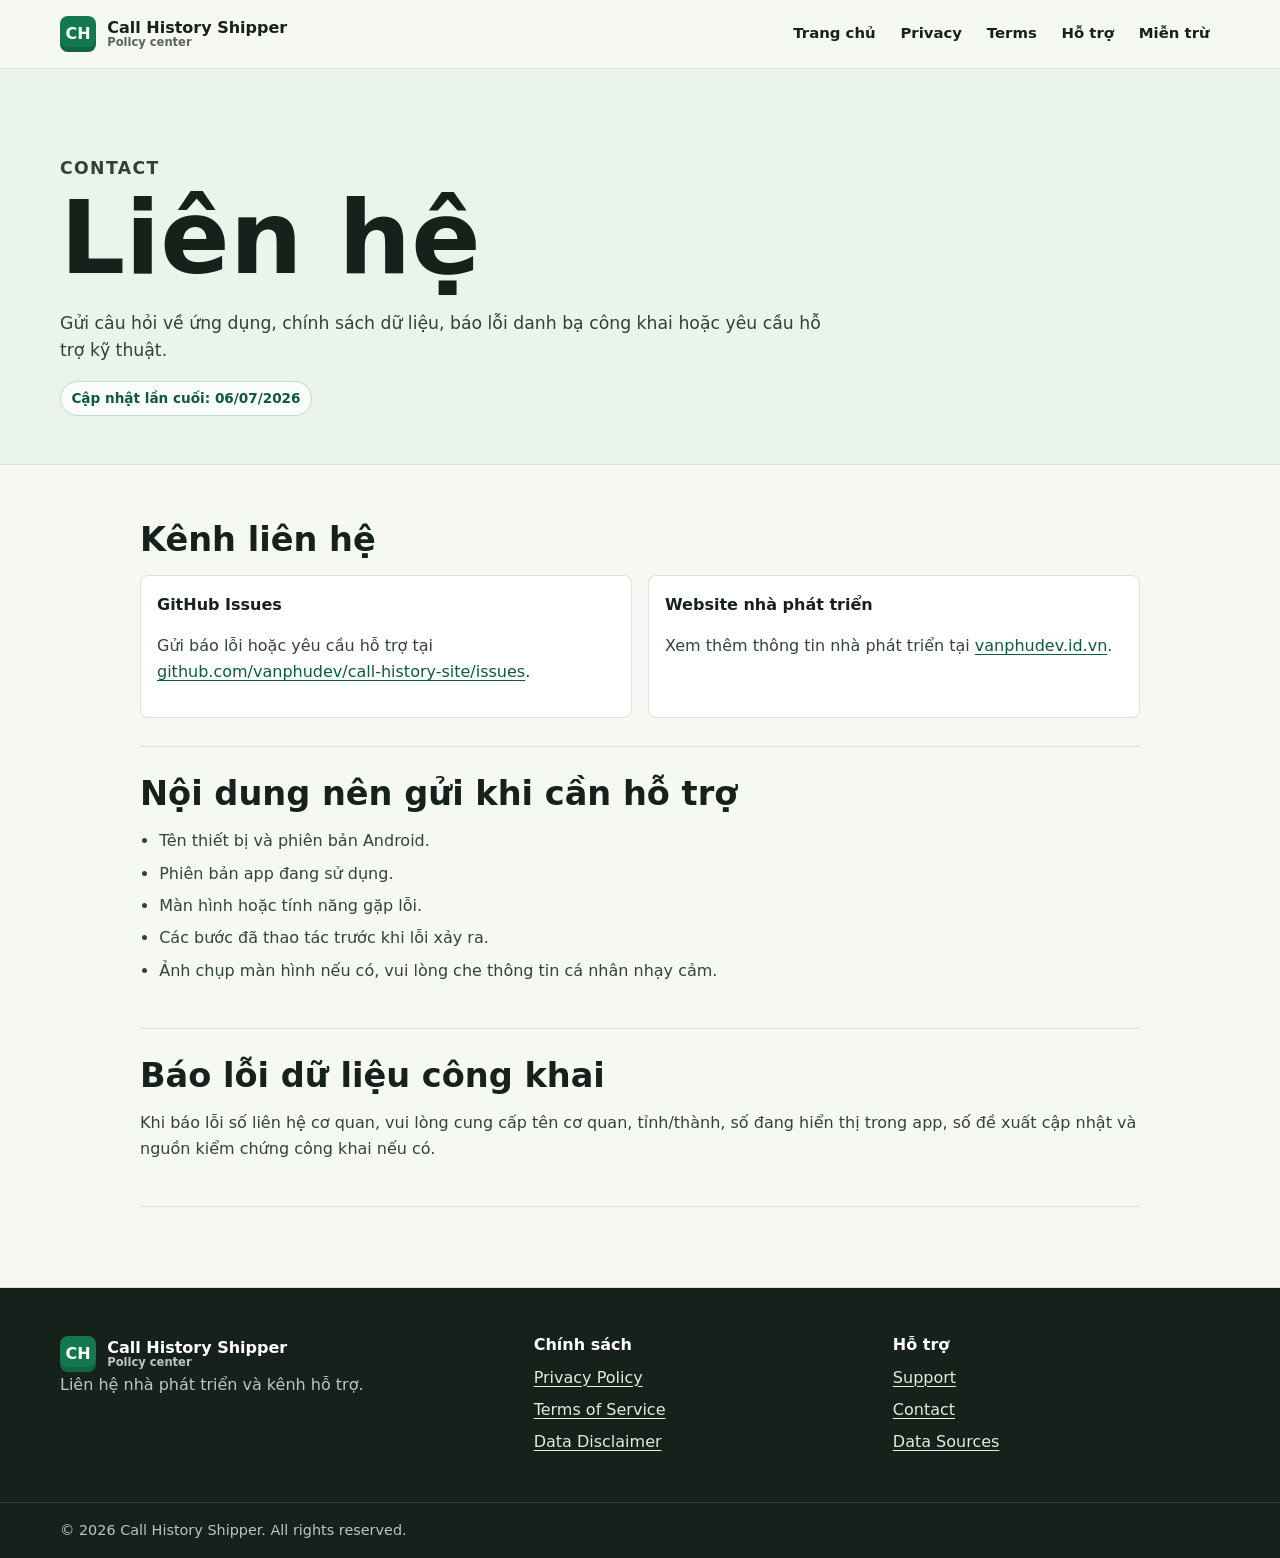
==== contact/index.html @ 5231889c "Build Call History Shipper policy site" ====
<!doctype html>
<html lang="vi">
  <head>
    <meta charset="utf-8" />
    <meta name="viewport" content="width=device-width, initial-scale=1" />
    <title>Contact | Call History Shipper</title>
    <meta name="description" content="Liên hệ nhà phát triển Call History Shipper." />
    <link rel="canonical" href="https://vanphudev.github.io/call-history-site/contact/" />
    <link rel="stylesheet" href="../assets/css/styles.css" />
  </head>
  <body>
    <a class="skip-link" href="#main">Bỏ qua điều hướng</a>
    <header class="site-header">
      <div class="nav-shell">
        <a class="brand" href="../" aria-label="Call History Shipper">
          <span class="brand-mark">CH</span>
          <span class="brand-text"><span>Call History Shipper</span><small>Policy center</small></span>
        </a>
        <nav class="site-nav" aria-label="Điều hướng chính">
          <a data-nav-link href="../">Trang chủ</a>
          <a data-nav-link href="../privacy-policy/">Privacy</a>
          <a data-nav-link href="../terms/">Terms</a>
          <a data-nav-link href="../support/">Hỗ trợ</a>
          <a data-nav-link href="../data-disclaimer/">Miễn trừ</a>
        </nav>
      </div>
    </header>

    <main id="main">
      <section class="doc-hero">
        <div class="container">
          <p class="eyebrow">Contact</p>
          <h1>Liên hệ</h1>
          <p>
            Gửi câu hỏi về ứng dụng, chính sách dữ liệu, báo lỗi danh bạ công khai hoặc yêu cầu hỗ trợ kỹ thuật.
          </p>
          <div class="doc-meta">
            <span>Cập nhật lần cuối: 06/07/2026</span>
          </div>
        </div>
      </section>

      <div class="doc-layout">
        <section class="doc-section">
          <h2>Kênh liên hệ</h2>
          <div class="contact-list">
            <div class="contact-item">
              <strong>GitHub Issues</strong>
              <p>
                Gửi báo lỗi hoặc yêu cầu hỗ trợ tại
                <a href="https://github.com/vanphudev/call-history-site/issues">github.com/vanphudev/call-history-site/issues</a>.
              </p>
            </div>
            <div class="contact-item">
              <strong>Website nhà phát triển</strong>
              <p>
                Xem thêm thông tin nhà phát triển tại
                <a href="https://vanphudev.id.vn/">vanphudev.id.vn</a>.
              </p>
            </div>
          </div>
        </section>

        <section class="doc-section">
          <h2>Nội dung nên gửi khi cần hỗ trợ</h2>
          <ul>
            <li>Tên thiết bị và phiên bản Android.</li>
            <li>Phiên bản app đang sử dụng.</li>
            <li>Màn hình hoặc tính năng gặp lỗi.</li>
            <li>Các bước đã thao tác trước khi lỗi xảy ra.</li>
            <li>Ảnh chụp màn hình nếu có, vui lòng che thông tin cá nhân nhạy cảm.</li>
          </ul>
        </section>

        <section class="doc-section">
          <h2>Báo lỗi dữ liệu công khai</h2>
          <p>
            Khi báo lỗi số liên hệ cơ quan, vui lòng cung cấp tên cơ quan, tỉnh/thành, số đang hiển thị trong app, số đề
            xuất cập nhật và nguồn kiểm chứng công khai nếu có.
          </p>
        </section>
      </div>
    </main>

    <footer class="site-footer">
      <div class="footer-grid">
        <div class="footer-column">
          <a class="brand" href="../" aria-label="Call History Shipper">
            <span class="brand-mark">CH</span>
            <span class="brand-text"><span>Call History Shipper</span><small>Policy center</small></span>
          </a>
          <p>Liên hệ nhà phát triển và kênh hỗ trợ.</p>
        </div>
        <div class="footer-column">
          <h2>Chính sách</h2>
          <div class="footer-links">
            <a href="../privacy-policy/">Privacy Policy</a>
            <a href="../terms/">Terms of Service</a>
            <a href="../data-disclaimer/">Data Disclaimer</a>
          </div>
        </div>
        <div class="footer-column">
          <h2>Hỗ trợ</h2>
          <div class="footer-links">
            <a href="../support/">Support</a>
            <a href="./">Contact</a>
            <a href="../data-sources/">Data Sources</a>
          </div>
        </div>
      </div>
      <div class="footer-bottom">
        <div class="footer-bottom-inner">© <span data-year>2026</span> Call History Shipper. All rights reserved.</div>
      </div>
    </footer>
    <script src="../assets/js/site.js"></script>
  </body>
</html>
---- assets/css/styles.css ----
:root {
  --ink: #17211b;
  --muted: #5a635f;
  --paper: #f6f8f3;
  --surface: #ffffff;
  --line: #dbe1dc;
  --green: #14784f;
  --green-dark: #0f5a3d;
  --coral: #d6533c;
  --yellow: #f2c94c;
  --cyan: #2f9fc8;
  --violet: #6b5bc6;
  --shadow: 0 18px 45px rgba(23, 33, 27, 0.12);
  --radius: 8px;
  color-scheme: light;
}

* {
  box-sizing: border-box;
}

html {
  scroll-behavior: smooth;
}

body {
  margin: 0;
  background: var(--paper);
  color: var(--ink);
  font-family: Inter, ui-sans-serif, system-ui, -apple-system, BlinkMacSystemFont, "Segoe UI", sans-serif;
  line-height: 1.6;
  letter-spacing: 0;
}

img,
svg {
  max-width: 100%;
}

a {
  color: var(--green-dark);
  text-decoration-thickness: 0.08em;
  text-underline-offset: 0.18em;
}

a:hover {
  color: var(--coral);
}

.skip-link {
  position: absolute;
  left: 1rem;
  top: -4rem;
  z-index: 20;
  background: var(--ink);
  color: white;
  padding: 0.7rem 0.9rem;
  border-radius: var(--radius);
}

.skip-link:focus {
  top: 1rem;
}

.site-header {
  position: sticky;
  top: 0;
  z-index: 10;
  border-bottom: 1px solid rgba(219, 225, 220, 0.88);
  background: rgba(246, 248, 243, 0.94);
  backdrop-filter: blur(14px);
}

.nav-shell {
  width: min(1160px, calc(100% - 32px));
  min-height: 68px;
  margin: 0 auto;
  display: flex;
  align-items: center;
  justify-content: space-between;
  gap: 1.2rem;
}

.brand {
  display: inline-flex;
  align-items: center;
  gap: 0.7rem;
  color: var(--ink);
  font-weight: 800;
  text-decoration: none;
  white-space: nowrap;
}

.brand-mark {
  width: 36px;
  height: 36px;
  border-radius: 8px;
  display: grid;
  place-items: center;
  background: var(--green);
  color: white;
  box-shadow: inset 0 -5px 0 rgba(0, 0, 0, 0.16);
  font-size: 1rem;
}

.brand-text {
  display: flex;
  flex-direction: column;
  line-height: 1.05;
}

.brand-text small {
  color: var(--muted);
  font-weight: 650;
  font-size: 0.72rem;
}

.site-nav {
  display: flex;
  flex-wrap: wrap;
  align-items: center;
  justify-content: flex-end;
  gap: 0.25rem;
}

.site-nav a {
  min-height: 38px;
  display: inline-flex;
  align-items: center;
  padding: 0.45rem 0.65rem;
  border-radius: var(--radius);
  color: var(--ink);
  font-size: 0.93rem;
  font-weight: 650;
  text-decoration: none;
}

.site-nav a:hover,
.site-nav a[aria-current="page"] {
  background: #e7efe8;
  color: var(--green-dark);
}

.hero {
  position: relative;
  min-height: min(760px, calc(100vh - 68px));
  overflow: hidden;
  background:
    linear-gradient(90deg, rgba(246, 248, 243, 0.98), rgba(246, 248, 243, 0.74) 48%, rgba(246, 248, 243, 0.2)),
    #eef5ef;
}

.hero::before {
  content: "";
  position: absolute;
  inset: 0;
  background-image:
    linear-gradient(rgba(23, 33, 27, 0.045) 1px, transparent 1px),
    linear-gradient(90deg, rgba(23, 33, 27, 0.045) 1px, transparent 1px);
  background-size: 42px 42px;
  opacity: 0.52;
}

.hero-inner {
  position: relative;
  width: min(1160px, calc(100% - 32px));
  min-height: min(760px, calc(100vh - 68px));
  margin: 0 auto;
  display: grid;
  align-items: center;
  padding: 5.2rem 0 4.2rem;
}

.hero-copy {
  width: min(650px, 100%);
  padding: 0;
}

.eyebrow {
  margin: 0 0 1rem;
  color: var(--green-dark);
  font-weight: 800;
  text-transform: uppercase;
  font-size: 0.77rem;
  letter-spacing: 0.08em;
}

h1,
h2,
h3 {
  margin: 0;
  line-height: 1.08;
  letter-spacing: 0;
}

h1 {
  max-width: 11ch;
  font-size: clamp(3rem, 8vw, 6.9rem);
}

h2 {
  font-size: clamp(2rem, 4vw, 3.4rem);
}

h3 {
  font-size: 1.18rem;
}

.hero-copy p {
  max-width: 58ch;
  margin: 1.35rem 0 0;
  color: #314138;
  font-size: 1.13rem;
}

.hero-actions,
.doc-actions {
  display: flex;
  flex-wrap: wrap;
  gap: 0.75rem;
  margin-top: 1.65rem;
}

.button {
  min-height: 44px;
  display: inline-flex;
  align-items: center;
  justify-content: center;
  gap: 0.5rem;
  border: 1px solid var(--ink);
  border-radius: var(--radius);
  padding: 0.72rem 0.98rem;
  background: var(--surface);
  color: var(--ink);
  font-weight: 800;
  text-decoration: none;
  box-shadow: 3px 3px 0 rgba(23, 33, 27, 0.16);
}

.button.primary {
  background: var(--green);
  color: white;
  border-color: var(--green-dark);
}

.button:hover {
  transform: translateY(-1px);
  color: var(--ink);
}

.button.primary:hover {
  color: white;
  background: var(--green-dark);
}

.device-field {
  position: absolute;
  right: max(-5vw, -80px);
  top: 50%;
  transform: translateY(-47%) rotate(-2deg);
  width: min(52vw, 620px);
  min-width: 430px;
  height: 620px;
  pointer-events: none;
}

.phone {
  position: absolute;
  width: 280px;
  min-height: 560px;
  border: 10px solid #111712;
  border-radius: 36px;
  background: #fdfefd;
  box-shadow: var(--shadow);
  overflow: hidden;
}

.phone.main {
  right: 170px;
  top: 20px;
  z-index: 2;
}

.phone.side {
  right: 0;
  top: 92px;
  z-index: 1;
  transform: scale(0.88) rotate(5deg);
  opacity: 0.94;
}

.phone-bar {
  height: 46px;
  display: flex;
  align-items: center;
  justify-content: center;
  background: #17211b;
}

.phone-speaker {
  width: 74px;
  height: 7px;
  border-radius: 999px;
  background: #3b463f;
}

.app-screen {
  padding: 1rem;
}

.app-topline {
  display: flex;
  justify-content: space-between;
  align-items: center;
  margin-bottom: 1rem;
  font-weight: 850;
}

.pill {
  display: inline-flex;
  align-items: center;
  border-radius: 999px;
  padding: 0.26rem 0.58rem;
  background: #e7efe8;
  color: var(--green-dark);
  font-size: 0.75rem;
  font-weight: 800;
}

.call-item,
.agency-item,
.qr-panel {
  border: 1px solid #e2e8e3;
  border-radius: var(--radius);
  background: white;
  padding: 0.72rem;
  margin-bottom: 0.65rem;
}

.call-item {
  display: grid;
  grid-template-columns: 34px 1fr auto;
  gap: 0.65rem;
  align-items: center;
}

.call-dot {
  width: 34px;
  height: 34px;
  border-radius: 999px;
  display: grid;
  place-items: center;
  background: var(--green);
  color: white;
  font-size: 0.8rem;
  font-weight: 900;
}

.call-dot.missed {
  background: var(--coral);
}

.call-dot.out {
  background: var(--cyan);
}

.call-name,
.agency-name {
  display: block;
  font-weight: 820;
  line-height: 1.2;
}

.call-meta,
.agency-meta {
  display: block;
  color: var(--muted);
  font-size: 0.76rem;
  line-height: 1.35;
}

.call-time {
  color: var(--muted);
  font-size: 0.76rem;
  font-weight: 750;
}

.metric-row {
  display: grid;
  grid-template-columns: 1fr 1fr;
  gap: 0.6rem;
  margin: 0.8rem 0 1rem;
}

.metric {
  border-radius: var(--radius);
  padding: 0.75rem;
  background: #f3f8f1;
}

.metric strong {
  display: block;
  font-size: 1.25rem;
  line-height: 1;
}

.metric span {
  color: var(--muted);
  font-size: 0.74rem;
  font-weight: 720;
}

.qr-panel {
  display: grid;
  place-items: center;
  min-height: 112px;
}

.qr-grid {
  width: 86px;
  height: 86px;
  background:
    conic-gradient(from 90deg, #17211b 90deg, transparent 0) 0 0 / 18px 18px,
    linear-gradient(#17211b 0 0) 0 0 / 36px 36px no-repeat,
    linear-gradient(#17211b 0 0) 50px 0 / 36px 36px no-repeat,
    linear-gradient(#17211b 0 0) 0 50px / 36px 36px no-repeat,
    white;
  border: 8px solid white;
  outline: 1px solid #dfe6e1;
}

.section {
  padding: 5.5rem 0;
}

.section.compact {
  padding: 3.6rem 0;
}

.section.white {
  background: var(--surface);
}

.section.green {
  background: #eaf4ed;
}

.container {
  width: min(1160px, calc(100% - 32px));
  margin: 0 auto;
}

.section-head {
  max-width: 760px;
  margin-bottom: 2rem;
}

.section-head p {
  color: var(--muted);
  font-size: 1.05rem;
}

.feature-grid {
  display: grid;
  grid-template-columns: repeat(3, minmax(0, 1fr));
  gap: 1rem;
}

.feature-card {
  min-height: 210px;
  border: 1px solid var(--line);
  border-radius: var(--radius);
  background: var(--surface);
  padding: 1.2rem;
  box-shadow: 0 8px 22px rgba(23, 33, 27, 0.06);
}

.feature-card strong,
.notice strong {
  display: block;
  margin-bottom: 0.45rem;
  font-size: 1rem;
}

.feature-card p,
.notice p,
.footer-column p {
  margin: 0;
  color: var(--muted);
}

.feature-token {
  width: 42px;
  height: 42px;
  display: grid;
  place-items: center;
  margin-bottom: 0.9rem;
  border-radius: var(--radius);
  background: #f4e9d3;
  color: #7b4318;
  font-weight: 900;
}

.feature-card:nth-child(2) .feature-token,
.feature-card:nth-child(5) .feature-token {
  background: #dff1f6;
  color: #0f5870;
}

.feature-card:nth-child(3) .feature-token,
.feature-card:nth-child(6) .feature-token {
  background: #ece8fb;
  color: #4b3d9b;
}

.notice-row {
  display: grid;
  grid-template-columns: repeat(2, minmax(0, 1fr));
  gap: 1rem;
}

.notice {
  border-left: 5px solid var(--coral);
  background: var(--surface);
  padding: 1rem 1.15rem;
  border-radius: 0 var(--radius) var(--radius) 0;
}

.notice.good {
  border-left-color: var(--green);
}

.policy-links {
  display: grid;
  grid-template-columns: repeat(4, minmax(0, 1fr));
  gap: 0.8rem;
}

.policy-link {
  min-height: 112px;
  display: flex;
  flex-direction: column;
  justify-content: space-between;
  border: 1px solid var(--line);
  border-radius: var(--radius);
  background: var(--surface);
  padding: 1rem;
  color: var(--ink);
  font-weight: 850;
  text-decoration: none;
}

.policy-link span {
  color: var(--muted);
  font-size: 0.88rem;
  font-weight: 650;
}

.doc-hero {
  padding: 4.4rem 0 3rem;
  background: #eaf4ed;
  border-bottom: 1px solid var(--line);
}

.doc-hero p {
  max-width: 780px;
  margin: 1rem 0 0;
  color: #314138;
  font-size: 1.08rem;
}

.doc-meta {
  display: flex;
  flex-wrap: wrap;
  gap: 0.55rem;
  margin-top: 1rem;
}

.doc-meta span {
  border: 1px solid rgba(20, 120, 79, 0.24);
  border-radius: 999px;
  padding: 0.35rem 0.65rem;
  background: rgba(255, 255, 255, 0.74);
  color: var(--green-dark);
  font-size: 0.85rem;
  font-weight: 760;
}

.doc-layout {
  width: min(1000px, calc(100% - 32px));
  margin: 0 auto;
  padding: 3.6rem 0 5rem;
}

.doc-section {
  padding: 1.8rem 0;
  border-bottom: 1px solid var(--line);
}

.doc-section:first-child {
  padding-top: 0;
}

.doc-section h2 {
  margin-bottom: 0.85rem;
  font-size: clamp(1.45rem, 3vw, 2.1rem);
}

.doc-section h3 {
  margin-top: 1.2rem;
  margin-bottom: 0.35rem;
}

.doc-section p,
.doc-section li {
  color: #33433a;
}

.doc-section ul,
.doc-section ol {
  padding-left: 1.2rem;
}

.doc-section li + li {
  margin-top: 0.42rem;
}

.callout {
  border: 1px solid #f0d6c7;
  border-radius: var(--radius);
  background: #fff8f3;
  padding: 1rem 1.1rem;
  margin: 1rem 0;
}

.callout.green {
  border-color: #c5dfd0;
  background: #f1faf3;
}

.callout p {
  margin: 0;
}

.contact-list {
  display: grid;
  grid-template-columns: repeat(2, minmax(0, 1fr));
  gap: 1rem;
  margin-top: 1rem;
}

.contact-item {
  border: 1px solid var(--line);
  border-radius: var(--radius);
  background: var(--surface);
  padding: 1rem;
}

.contact-item strong {
  display: block;
  margin-bottom: 0.25rem;
}

.site-footer {
  border-top: 1px solid var(--line);
  background: #17211b;
  color: white;
}

.footer-grid {
  width: min(1160px, calc(100% - 32px));
  margin: 0 auto;
  display: grid;
  grid-template-columns: 1.35fr 1fr 1fr;
  gap: 2rem;
  padding: 3rem 0;
}

.site-footer a {
  color: #d7f0df;
}

.site-footer .brand {
  color: white;
}

.site-footer .brand-text small,
.site-footer p {
  color: #b9c7bf;
}

.footer-links {
  display: grid;
  gap: 0.4rem;
}

.footer-column h2 {
  margin-bottom: 0.7rem;
  font-size: 1rem;
}

.footer-bottom {
  border-top: 1px solid rgba(255, 255, 255, 0.12);
  padding: 1rem 0;
  color: #b9c7bf;
  font-size: 0.9rem;
}

.footer-bottom-inner {
  width: min(1160px, calc(100% - 32px));
  margin: 0 auto;
}

@media (max-width: 980px) {
  .nav-shell {
    align-items: flex-start;
    flex-direction: column;
    padding: 0.8rem 0;
  }

  .site-nav {
    justify-content: flex-start;
  }

  .hero,
  .hero-inner {
    min-height: auto;
  }

  .hero-inner {
    padding: 4rem 0 3rem;
  }

  .device-field {
    position: relative;
    inset: auto;
    transform: none;
    width: min(100%, 620px);
    min-width: 0;
    height: 520px;
    margin-top: 2rem;
  }

  .phone.main {
    left: 4%;
    right: auto;
    top: 0;
  }

  .phone.side {
    right: 4%;
    top: 54px;
  }

  .feature-grid,
  .policy-links {
    grid-template-columns: repeat(2, minmax(0, 1fr));
  }

  .footer-grid {
    grid-template-columns: 1fr;
  }
}

@media (max-width: 680px) {
  .site-nav a {
    padding-inline: 0.5rem;
    font-size: 0.88rem;
  }

  .hero-copy p {
    font-size: 1rem;
  }

  .device-field {
    height: 460px;
  }

  .phone {
    width: 238px;
    min-height: 476px;
    border-width: 8px;
  }

  .phone.side {
    transform: scale(0.78) rotate(5deg);
    right: -3%;
  }

  .phone.main {
    left: -2%;
  }

  .feature-grid,
  .notice-row,
  .policy-links,
  .contact-list {
    grid-template-columns: 1fr;
  }

  .section {
    padding: 4rem 0;
  }
}

@media (max-width: 430px) {
  .brand-text small {
    display: none;
  }

  .site-nav {
    gap: 0.1rem;
  }

  .site-nav a {
    min-height: 34px;
    font-size: 0.82rem;
  }

  .phone.side {
    display: none;
  }

  .phone.main {
    left: 50%;
    transform: translateX(-50%);
  }
}
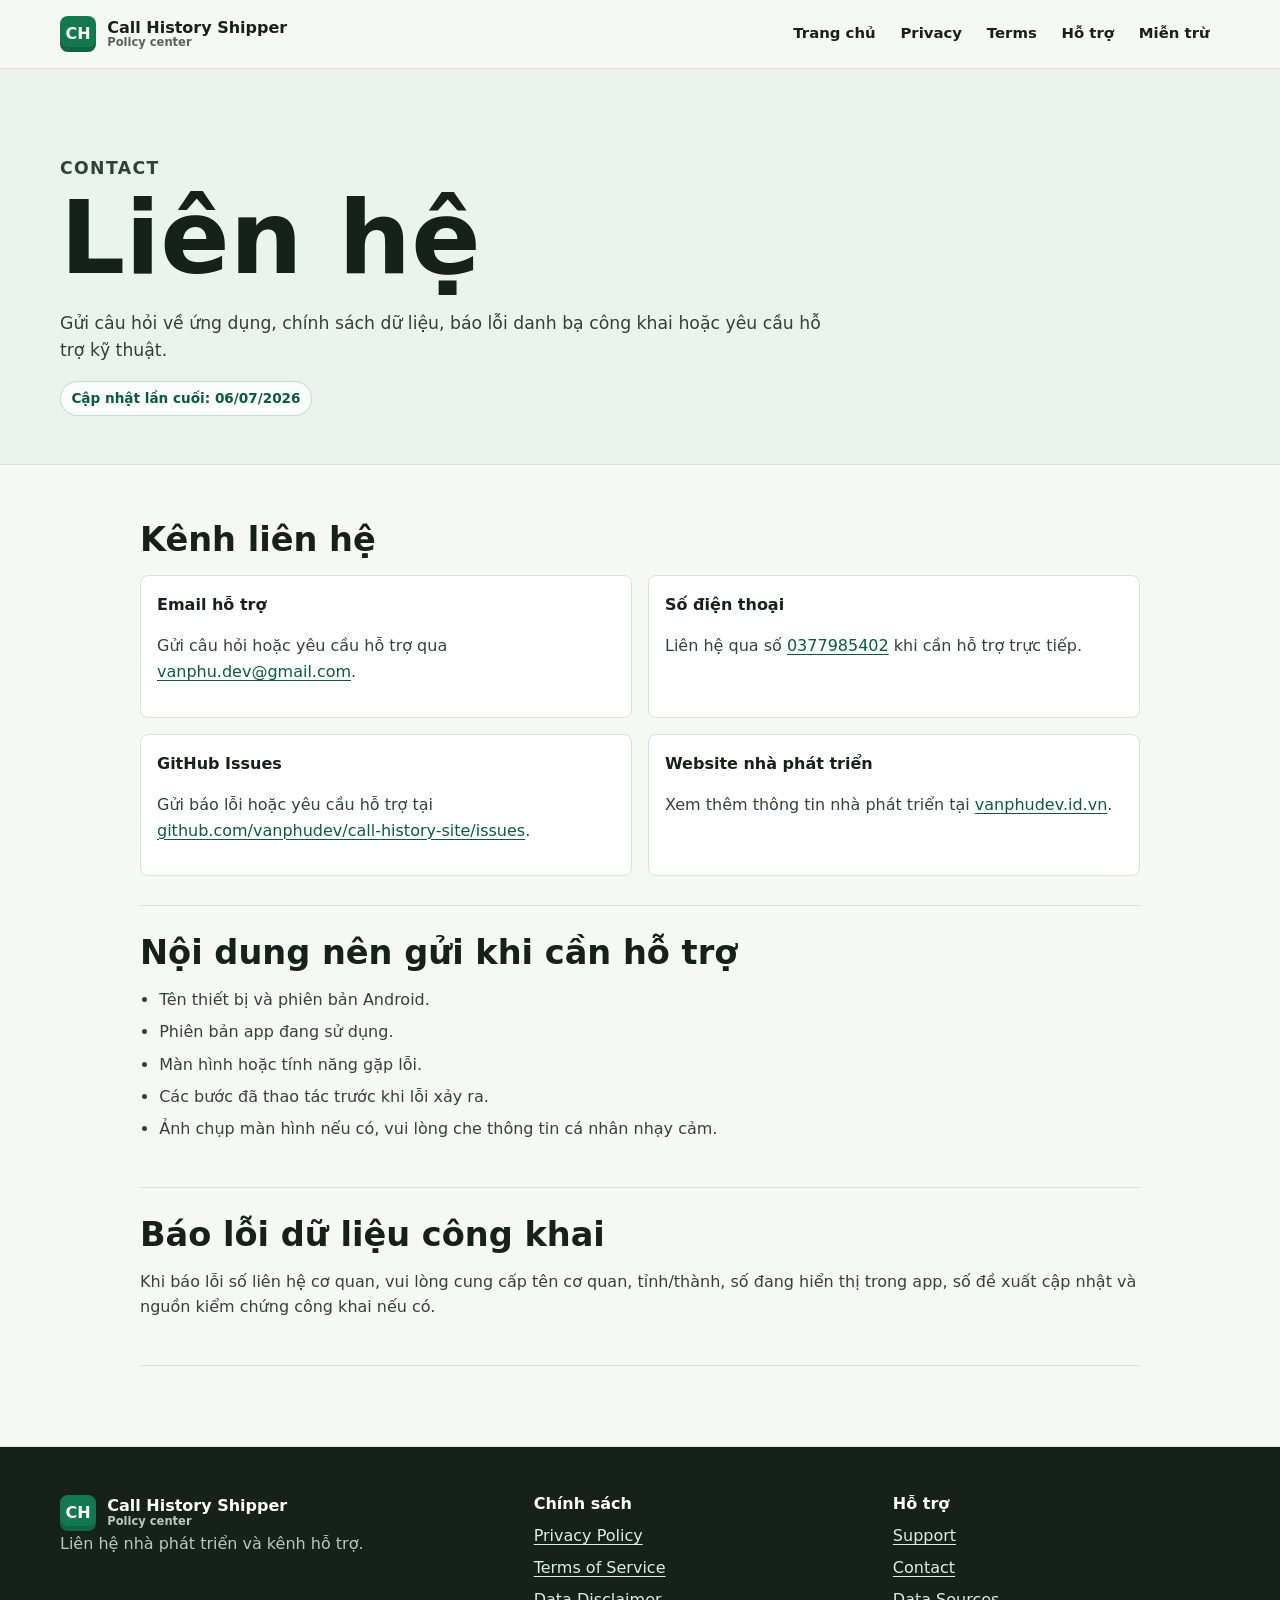
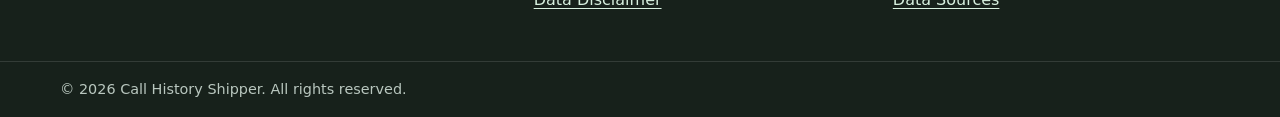
==== commit 64cc76b1: "Add public support contact details" ====
--- a/contact/index.html
+++ b/contact/index.html
@@ -44,6 +44,19 @@
         <section class="doc-section">
           <h2>Kênh liên hệ</h2>
           <div class="contact-list">
+            <div class="contact-item">
+              <strong>Email hỗ trợ</strong>
+              <p>
+                Gửi câu hỏi hoặc yêu cầu hỗ trợ qua
+                <a href="mailto:vanphu.dev@gmail.com">vanphu.dev@gmail.com</a>.
+              </p>
+            </div>
+            <div class="contact-item">
+              <strong>Số điện thoại</strong>
+              <p>
+                Liên hệ qua số <a href="tel:+84377985402">0377985402</a> khi cần hỗ trợ trực tiếp.
+              </p>
+            </div>
             <div class="contact-item">
               <strong>GitHub Issues</strong>
               <p>
@@ -115,4 +128,3 @@
     <script src="../assets/js/site.js"></script>
   </body>
 </html>
-
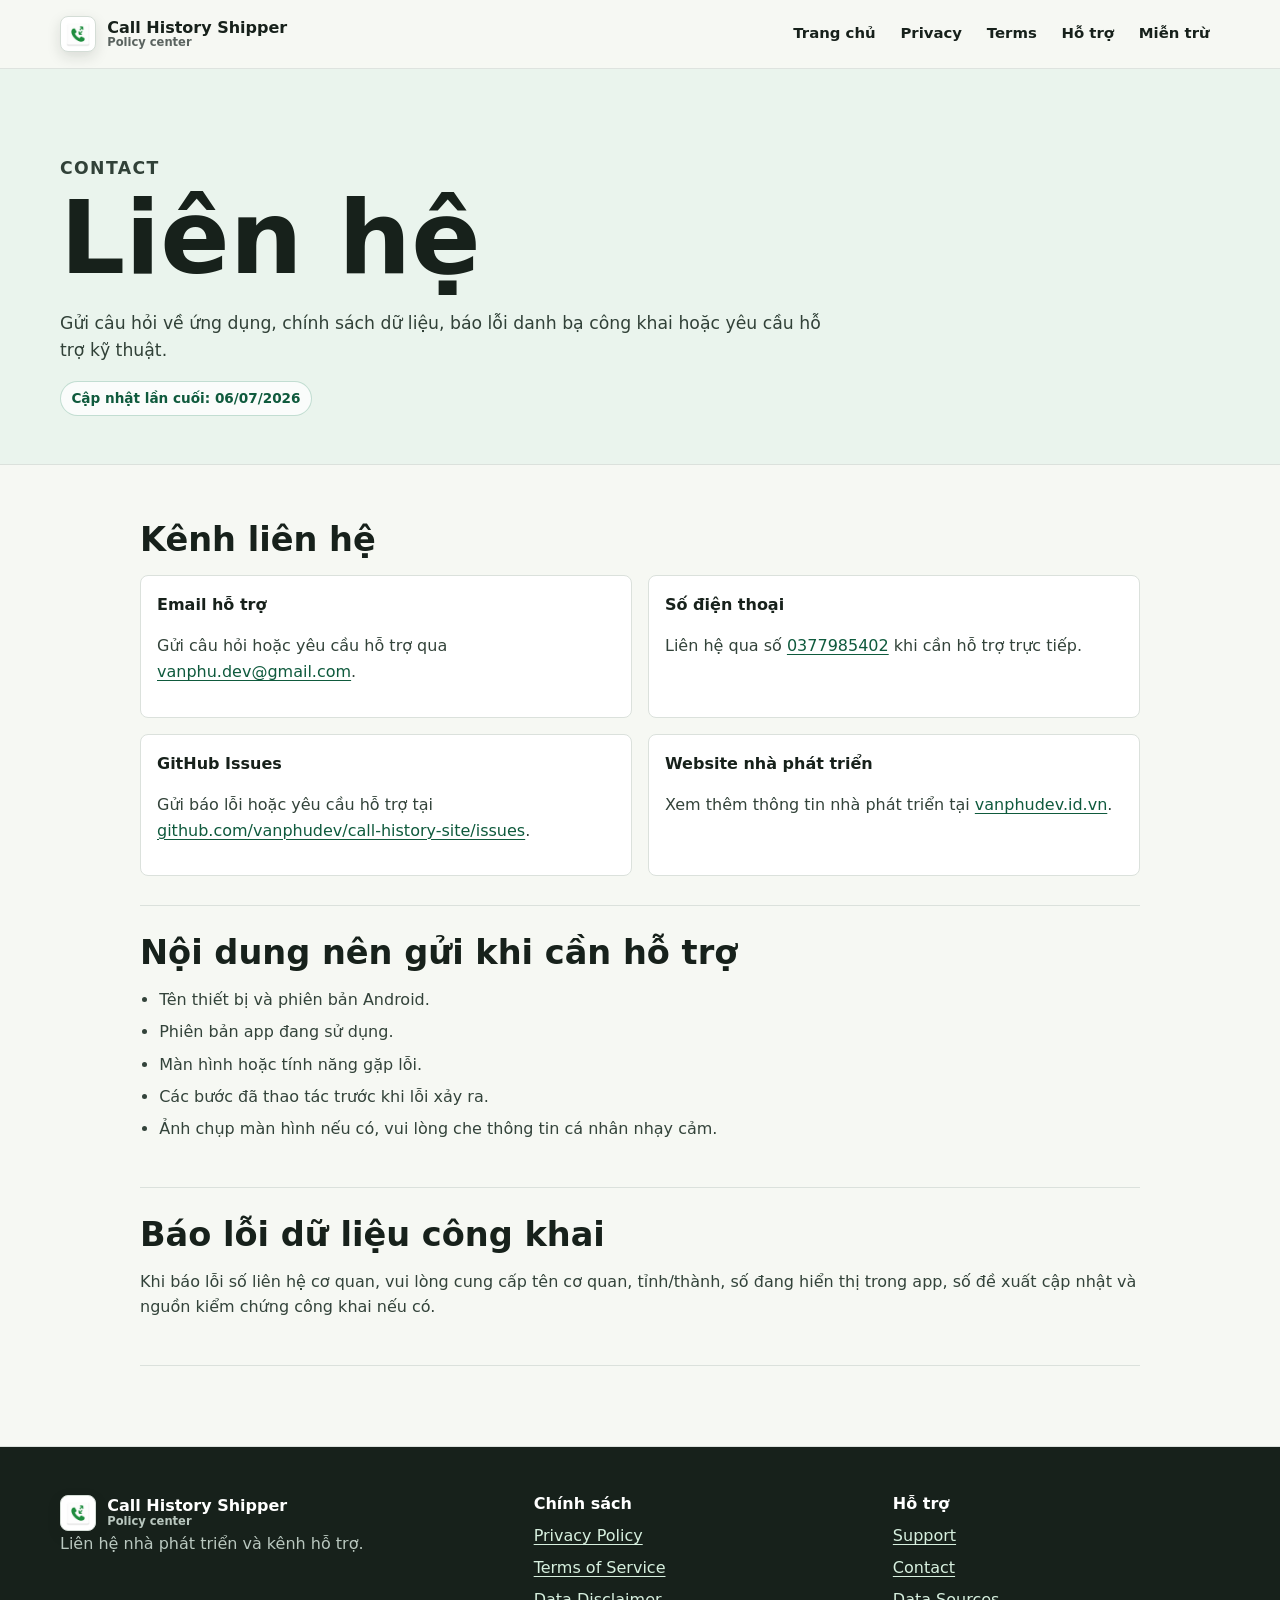
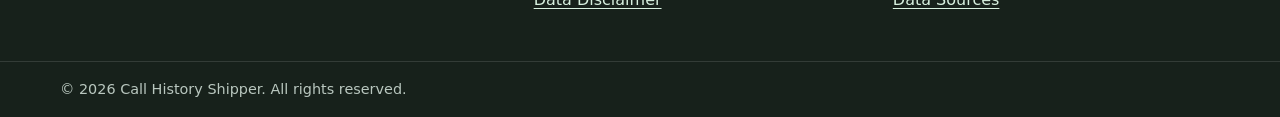
==== commit 71befb30: "Improve mobile SEO and web icons" ====
--- a/contact/index.html
+++ b/contact/index.html
@@ -6,6 +6,69 @@
     <title>Contact | Call History Shipper</title>
     <meta name="description" content="Liên hệ nhà phát triển Call History Shipper." />
     <link rel="canonical" href="https://vanphudev.github.io/call-history-site/contact/" />
+    <!-- SEO -->
+    <meta name="robots" content="index, follow" />
+    <meta name="theme-color" content="#14784f" />
+    <meta name="application-name" content="Call History Shipper" />
+    <link rel="icon" href="../favicon.ico" sizes="any" />
+    <link rel="icon" type="image/svg+xml" href="../assets/icons/favicon.svg" />
+    <link rel="icon" type="image/png" sizes="32x32" href="../assets/icons/favicon-32.png" />
+    <link rel="icon" type="image/png" sizes="16x16" href="../assets/icons/favicon-16.png" />
+    <link rel="apple-touch-icon" sizes="180x180" href="../assets/icons/apple-touch-icon.png" />
+    <link rel="manifest" href="../site.webmanifest" />
+    <meta property="og:type" content="website" />
+    <meta property="og:locale" content="vi_VN" />
+    <meta property="og:site_name" content="Call History Shipper" />
+    <meta property="og:title" content="Contact | Call History Shipper" />
+    <meta property="og:description" content="Liên hệ nhà phát triển Call History Shipper." />
+    <meta property="og:url" content="https://vanphudev.github.io/call-history-site/contact/" />
+    <meta property="og:image" content="https://vanphudev.github.io/call-history-site/assets/icons/og-image.png" />
+    <meta property="og:image:width" content="1200" />
+    <meta property="og:image:height" content="630" />
+    <meta name="twitter:card" content="summary_large_image" />
+    <meta name="twitter:title" content="Contact | Call History Shipper" />
+    <meta name="twitter:description" content="Liên hệ nhà phát triển Call History Shipper." />
+    <meta name="twitter:image" content="https://vanphudev.github.io/call-history-site/assets/icons/og-image.png" />
+    <script type="application/ld+json">
+{
+  "@context": "https://schema.org",
+  "@type": "WebPage",
+  "name": "Contact | Call History Shipper",
+  "description": "Liên hệ nhà phát triển Call History Shipper.",
+  "url": "https://vanphudev.github.io/call-history-site/contact/",
+  "inLanguage": "vi-VN",
+  "isPartOf": {
+    "@type": "WebSite",
+    "name": "Call History Shipper",
+    "url": "https://vanphudev.github.io/call-history-site/"
+  },
+  "publisher": {
+    "@type": "Organization",
+    "@id": "https://vanphudev.github.io/call-history-site/#organization",
+    "name": "Call History Shipper",
+    "url": "https://vanphudev.github.io/call-history-site/",
+    "logo": {
+      "@type": "ImageObject",
+      "url": "https://vanphudev.github.io/call-history-site/assets/icons/app-icon-512.png",
+      "width": 512,
+      "height": 512
+    },
+    "contactPoint": [
+      {
+        "@type": "ContactPoint",
+        "email": "vanphu.dev@gmail.com",
+        "telephone": "+84377985402",
+        "contactType": "customer support",
+        "availableLanguage": [
+          "vi",
+          "en"
+        ]
+      }
+    ]
+  }
+}
+    </script>
+    <!-- /SEO -->
     <link rel="stylesheet" href="../assets/css/styles.css" />
   </head>
   <body>
--- a/assets/css/styles.css
+++ b/assets/css/styles.css
@@ -25,6 +25,7 @@
 
 body {
   margin: 0;
+  overflow-x: hidden;
   background: var(--paper);
   color: var(--ink);
   font-family: Inter, ui-sans-serif, system-ui, -apple-system, BlinkMacSystemFont, "Segoe UI", sans-serif;
@@ -97,10 +98,12 @@
   border-radius: 8px;
   display: grid;
   place-items: center;
-  background: var(--green);
-  color: white;
-  box-shadow: inset 0 -5px 0 rgba(0, 0, 0, 0.16);
-  font-size: 1rem;
+  border: 1px solid #d4ddd6;
+  background: #ffffff url("../icons/app-icon-64.png") center / 82% 82% no-repeat;
+  color: transparent;
+  box-shadow: 0 5px 14px rgba(23, 33, 27, 0.13);
+  font-size: 0;
+  overflow: hidden;
 }
 
 .brand-text {
@@ -127,6 +130,7 @@
   min-height: 38px;
   display: inline-flex;
   align-items: center;
+  justify-content: center;
   padding: 0.45rem 0.65rem;
   border-radius: var(--radius);
   color: var(--ink);
@@ -167,12 +171,15 @@
   min-height: min(760px, calc(100vh - 68px));
   margin: 0 auto;
   display: grid;
+  grid-template-columns: minmax(0, 1fr);
   align-items: center;
   padding: 5.2rem 0 4.2rem;
 }
 
 .hero-copy {
-  width: min(650px, 100%);
+  width: 100%;
+  max-width: 650px;
+  min-width: 0;
   padding: 0;
 }
 
@@ -191,10 +198,12 @@
   margin: 0;
   line-height: 1.08;
   letter-spacing: 0;
+  max-width: 100%;
+  overflow-wrap: anywhere;
 }
 
 h1 {
-  max-width: 11ch;
+  max-width: min(11ch, 100%);
   font-size: clamp(3rem, 8vw, 6.9rem);
 }
 
@@ -211,6 +220,7 @@
   margin: 1.35rem 0 0;
   color: #314138;
   font-size: 1.13rem;
+  overflow-wrap: anywhere;
 }
 
 .hero-actions,
@@ -234,7 +244,13 @@
   color: var(--ink);
   font-weight: 800;
   text-decoration: none;
+  text-align: center;
+  overflow-wrap: anywhere;
   box-shadow: 3px 3px 0 rgba(23, 33, 27, 0.16);
+}
+
+.doc-actions .button {
+  flex: 1 1 190px;
 }
 
 .button.primary {
@@ -448,16 +464,19 @@
 .container {
   width: min(1160px, calc(100% - 32px));
   margin: 0 auto;
+  min-width: 0;
 }
 
 .section-head {
   max-width: 760px;
+  min-width: 0;
   margin-bottom: 2rem;
 }
 
 .section-head p {
   color: var(--muted);
   font-size: 1.05rem;
+  overflow-wrap: anywhere;
 }
 
 .feature-grid {
@@ -472,6 +491,7 @@
   border-radius: var(--radius);
   background: var(--surface);
   padding: 1.2rem;
+  overflow-wrap: anywhere;
   box-shadow: 0 8px 22px rgba(23, 33, 27, 0.06);
 }
 
@@ -487,6 +507,7 @@
 .footer-column p {
   margin: 0;
   color: var(--muted);
+  overflow-wrap: anywhere;
 }
 
 .feature-token {
@@ -548,6 +569,7 @@
   color: var(--ink);
   font-weight: 850;
   text-decoration: none;
+  overflow-wrap: anywhere;
 }
 
 .policy-link span {
@@ -563,10 +585,12 @@
 }
 
 .doc-hero p {
-  max-width: 780px;
+  width: 100%;
+  max-width: min(780px, 100%);
   margin: 1rem 0 0;
   color: #314138;
   font-size: 1.08rem;
+  overflow-wrap: anywhere;
 }
 
 .doc-meta {
@@ -589,6 +613,7 @@
 .doc-layout {
   width: min(1000px, calc(100% - 32px));
   margin: 0 auto;
+  min-width: 0;
   padding: 3.6rem 0 5rem;
 }
 
@@ -614,6 +639,7 @@
 .doc-section p,
 .doc-section li {
   color: #33433a;
+  overflow-wrap: anywhere;
 }
 
 .doc-section ul,
@@ -654,6 +680,7 @@
   border-radius: var(--radius);
   background: var(--surface);
   padding: 1rem;
+  overflow-wrap: anywhere;
 }
 
 .contact-item strong {
@@ -713,13 +740,33 @@
 
 @media (max-width: 980px) {
   .nav-shell {
-    align-items: flex-start;
-    flex-direction: column;
-    padding: 0.8rem 0;
+    align-items: center;
+    flex-wrap: wrap;
+    gap: 0.55rem;
+    padding: 0.7rem 0 0.55rem;
+  }
+
+  .brand {
+    flex: 1 0 100%;
   }
 
   .site-nav {
+    width: 100%;
+    flex-wrap: nowrap;
     justify-content: flex-start;
+    overflow-x: auto;
+    padding: 0 0 0.2rem;
+    scrollbar-width: none;
+  }
+
+  .site-nav::-webkit-scrollbar {
+    display: none;
+  }
+
+  .site-nav a {
+    flex: 0 0 auto;
+    min-height: 36px;
+    white-space: nowrap;
   }
 
   .hero,
@@ -728,7 +775,7 @@
   }
 
   .hero-inner {
-    padding: 4rem 0 3rem;
+    padding: 3.4rem 0 2.8rem;
   }
 
   .device-field {
@@ -763,6 +810,10 @@
 }
 
 @media (max-width: 680px) {
+  .nav-shell {
+    width: min(1160px, calc(100% - 22px));
+  }
+
   .site-nav a {
     padding-inline: 0.5rem;
     font-size: 0.88rem;
@@ -773,22 +824,23 @@
   }
 
   .device-field {
-    height: 460px;
+    height: 390px;
+    margin-top: 1.35rem;
   }
 
   .phone {
-    width: 238px;
-    min-height: 476px;
+    width: 220px;
+    min-height: 440px;
     border-width: 8px;
   }
 
   .phone.side {
-    transform: scale(0.78) rotate(5deg);
-    right: -3%;
+    display: none;
   }
 
   .phone.main {
-    left: -2%;
+    left: 50%;
+    transform: translateX(-50%);
   }
 
   .feature-grid,
@@ -801,6 +853,18 @@
   .section {
     padding: 4rem 0;
   }
+
+  .doc-hero {
+    padding: 3.3rem 0 2.3rem;
+  }
+
+  .doc-layout {
+    padding: 2.5rem 0 3.6rem;
+  }
+
+  .doc-actions .button {
+    flex-basis: 100%;
+  }
 }
 
 @media (max-width: 430px) {
@@ -817,13 +881,37 @@
     font-size: 0.82rem;
   }
 
-  .phone.side {
-    display: none;
-  }
-
-  .phone.main {
-    left: 50%;
-    transform: translateX(-50%);
-  }
-}
-
+  h1 {
+    font-size: clamp(2.45rem, 14vw, 3.35rem);
+  }
+
+  .hero-inner {
+    width: min(1160px, calc(100% - 22px));
+    padding-top: 2.7rem;
+  }
+
+  .device-field {
+    height: 360px;
+  }
+
+  .phone {
+    width: 204px;
+    min-height: 408px;
+  }
+
+  .app-screen {
+    padding: 0.78rem;
+  }
+
+  .call-item {
+    grid-template-columns: 30px 1fr;
+  }
+
+  .call-time {
+    grid-column: 2;
+  }
+
+  .metric-row {
+    grid-template-columns: 1fr;
+  }
+}
